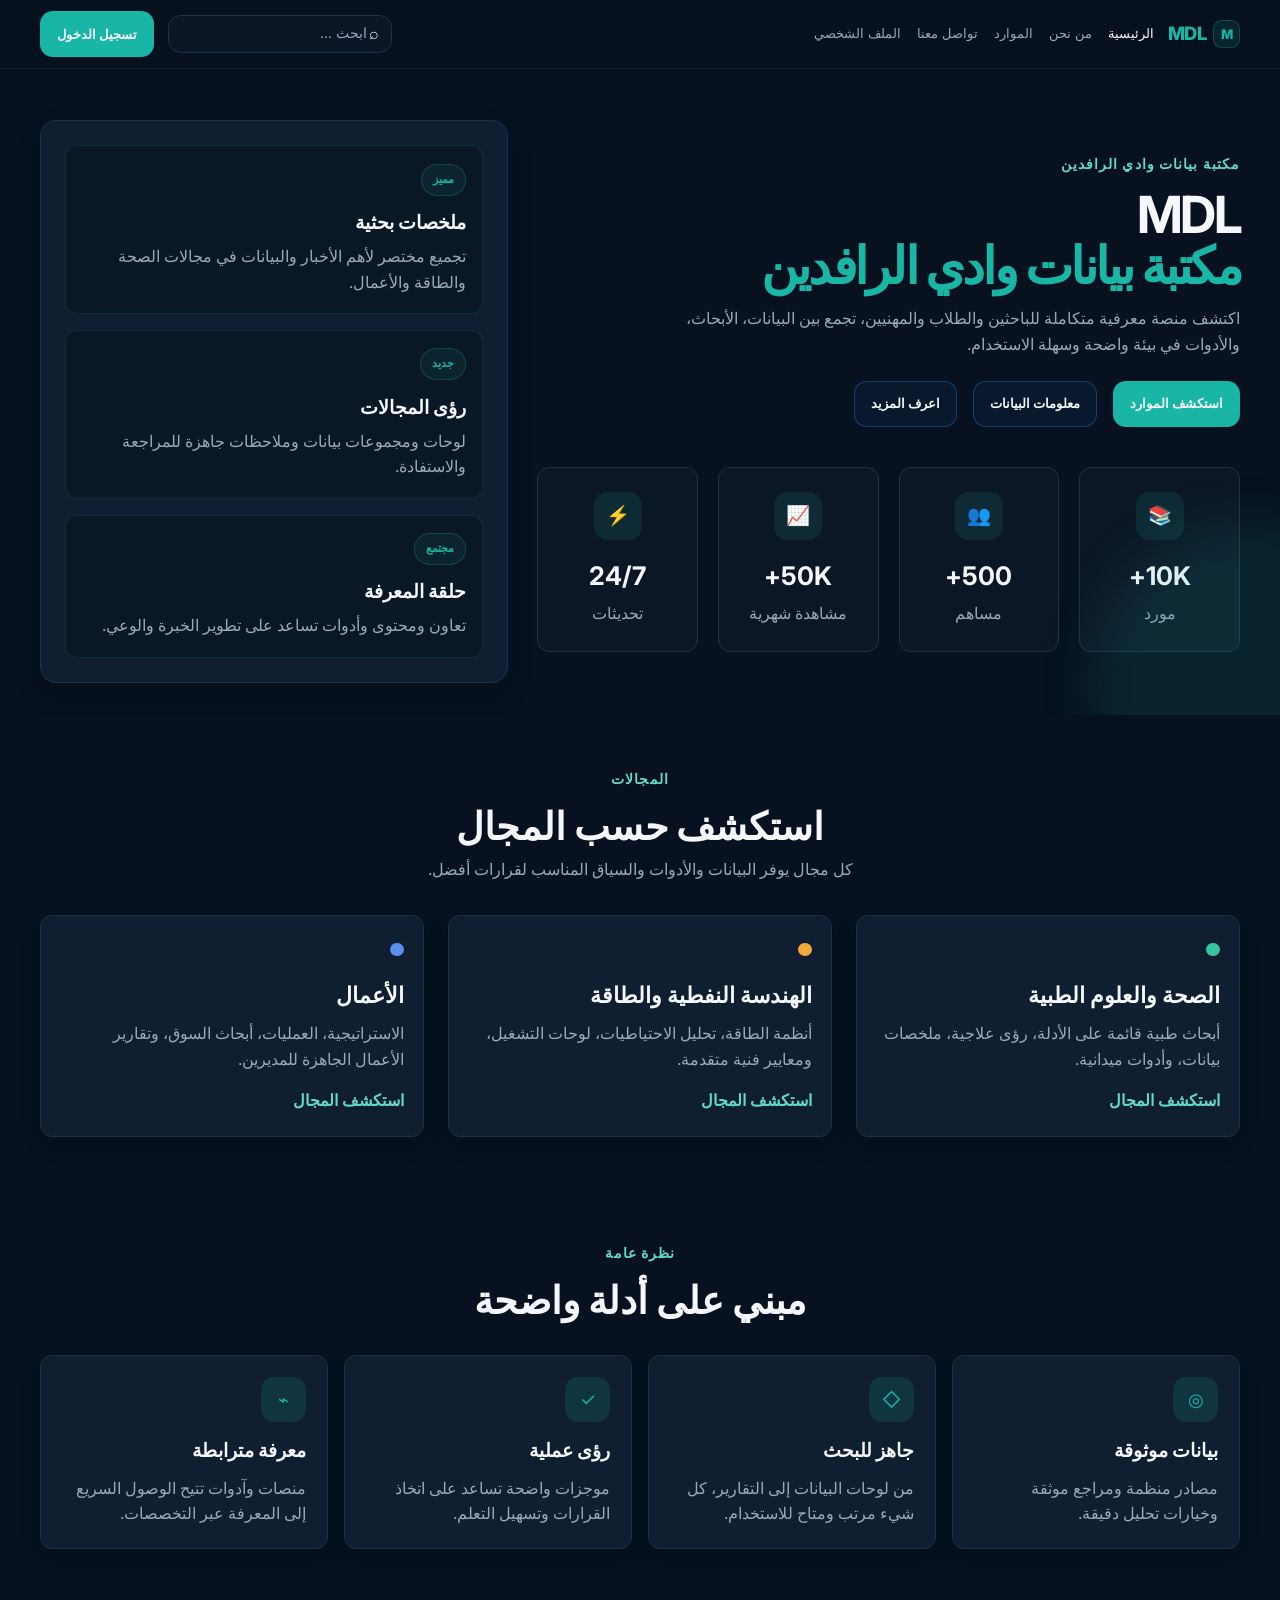
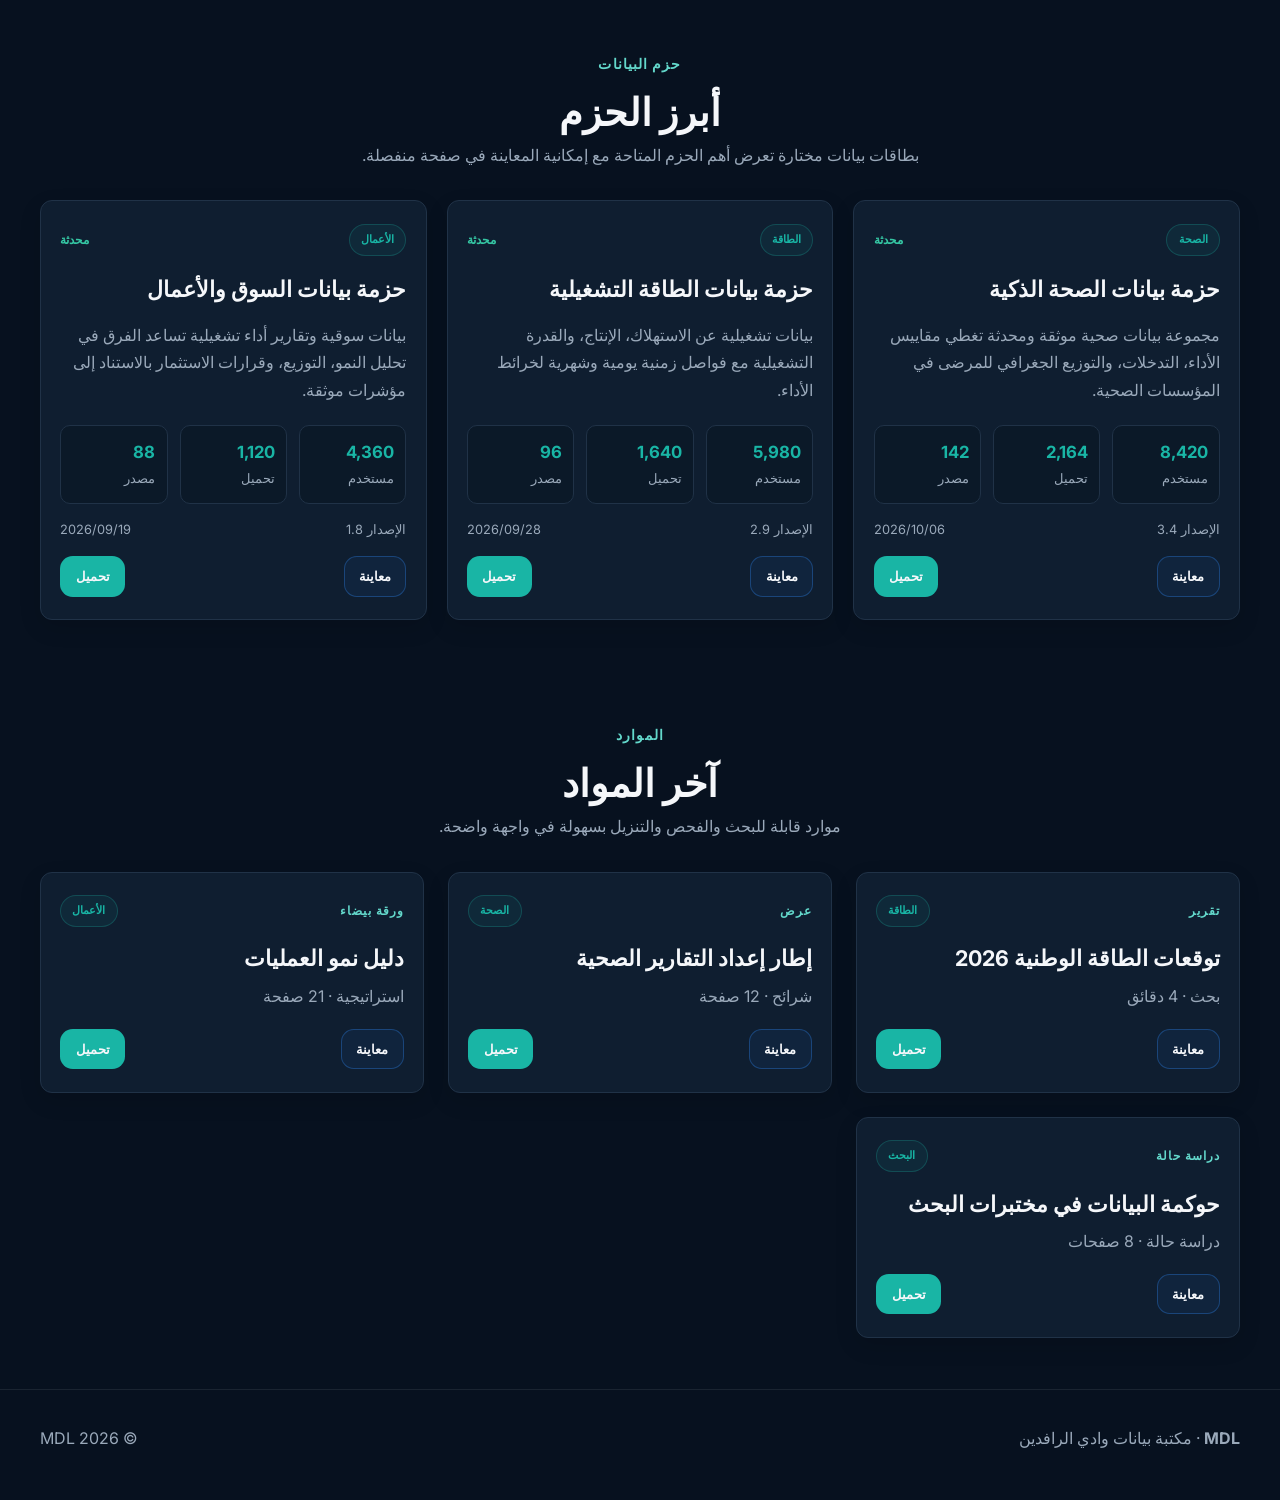
==== index.html @ bfff39cd "first"MVP"" ====
<!DOCTYPE html>
<html lang="ar" dir="rtl">
<head>
  <meta charset="UTF-8">
  <meta name="viewport" content="width=device-width, initial-scale=1.0">
  <title>MDL — مكتبة بيانات وادي الرافدين</title>
  <meta name="description" content="MDL — مكتبة بيانات وادي الرافدين للبحث والمعرفة والبيانات.">
  <link rel="preconnect" href="https://fonts.googleapis.com">
  <link rel="preconnect" href="https://fonts.gstatic.com" crossorigin>
  <link href="https://fonts.googleapis.com/css2?family=IBM+Plex+Sans+Arabic:wght@400;500;600;700&family=Inter:wght@400;500;600;700;800&display=swap" rel="stylesheet">
  <link rel="stylesheet" href="src/styles/base.css">
  <link rel="stylesheet" href="src/styles/components.css">
  <link rel="stylesheet" href="src/styles/pages/home.css">
  <link rel="stylesheet" href="src/styles/responsive.css">
</head>
<body>
  <header class="site-header">
    <div class="page-shell header-inner">
      <a href="index.html" class="brand" aria-label="العودة للصفحة الرئيسية"><span class="brand-mark">M</span>MDL</a>
      <nav class="site-nav" aria-label="التنقل الرئيسي">
        <a href="index.html" class="is-active">الرئيسية</a>
        <a href="pages/about.html">من نحن</a>
        <a href="pages/resources.html">الموارد</a>
        <a href="pages/contact.html">تواصل معنا</a>
        <a href="pages/profile.html">الملف الشخصي</a>
      </nav>
      <label class="site-search" aria-label="البحث">
        <span aria-hidden="true">⌕</span>
        <input type="search" placeholder="ابحث ...">
      </label>
      <a href="pages/auth/login.html" class="btn btn--primary">تسجيل الدخول</a>
    </div>
  </header>

  <main>
    <section class="hero home-hero">
      <div class="page-shell hero__inner">
        <div class="hero__content">
          <span class="eyebrow">مكتبة بيانات وادي الرافدين</span>
          <h1>MDL <span>مكتبة بيانات وادي الرافدين</span></h1>
          <p>اكتشف منصة معرفية متكاملة للباحثين والطلاب والمهنيين، تجمع بين البيانات، الأبحاث، والأدوات في بيئة واضحة وسهلة الاستخدام.</p>
          <div class="hero__actions">
            <a class="btn btn--primary" href="pages/resources.html">استكشف الموارد</a>
            <a class="btn btn--secondary" href="pages/data.html">معلومات البيانات</a>
            <a class="btn btn--secondary" href="pages/about.html">اعرف المزيد</a>
          </div>

          <div class="stat-grid" aria-label="إحصائيات المنصة">
            <article class="stat-card">
              <div class="stat-card__icon">📚</div>
              <h3>10K+</h3>
              <p>مورد</p>
            </article>
            <article class="stat-card">
              <div class="stat-card__icon">👥</div>
              <h3>500+</h3>
              <p>مساهم</p>
            </article>
            <article class="stat-card">
              <div class="stat-card__icon">📈</div>
              <h3>50K+</h3>
              <p>مشاهدة شهرية</p>
            </article>
            <article class="stat-card">
              <div class="stat-card__icon">⚡</div>
              <h3>24/7</h3>
              <p>تحديثات</p>
            </article>
          </div>
        </div>

        <aside class="hero__panel" aria-label="أبرز ما يميز المنصة">
          <div class="panel-card">
            <span class="chip">مميز</span>
            <h3>ملخصات بحثية</h3>
            <p>تجميع مختصر لأهم الأخبار والبيانات في مجالات الصحة والطاقة والأعمال.</p>
          </div>
          <div class="panel-card">
            <span class="chip">جديد</span>
            <h3>رؤى المجالات</h3>
            <p>لوحات ومجموعات بيانات وملاحظات جاهزة للمراجعة والاستفادة.</p>
          </div>
          <div class="panel-card">
            <span class="chip">مجتمع</span>
            <h3>حلقة المعرفة</h3>
            <p>تعاون ومحتوى وأدوات تساعد على تطوير الخبرة والوعي.</p>
          </div>
        </aside>
      </div>
    </section>

    <section class="section">
      <div class="page-shell">
        <div class="section-heading">
          <span class="eyebrow">المجالات</span>
          <h2>استكشف حسب المجال</h2>
          <p>كل مجال يوفر البيانات والأدوات والسياق المناسب لقرارات أفضل.</p>
        </div>
        <div class="card-grid" data-render="fields"></div>
      </div>
    </section>

    <section class="section">
      <div class="page-shell">
        <div class="section-heading">
          <span class="eyebrow">نظرة عامة</span>
          <h2>مبني على أدلة واضحة</h2>
        </div>
        <div class="home-feature-list">
          <article class="info-card">
            <span>◎</span>
            <h3>بيانات موثوقة</h3>
            <p>مصادر منظمة ومراجع موثقة وخيارات تحليل دقيقة.</p>
          </article>
          <article class="info-card">
            <span>◇</span>
            <h3>جاهز للبحث</h3>
            <p>من لوحات البيانات إلى التقارير، كل شيء مرتب ومتاح للاستخدام.</p>
          </article>
          <article class="info-card">
            <span>✓</span>
            <h3>رؤى عملية</h3>
            <p>موجزات واضحة تساعد على اتخاذ القرارات وتسهيل التعلم.</p>
          </article>
          <article class="info-card">
            <span>⌁</span>
            <h3>معرفة مترابطة</h3>
            <p>منصات وآدوات تتيح الوصول السريع إلى المعرفة عبر التخصصات.</p>
          </article>
        </div>
      </div>
    </section>

    <section class="section">
      <div class="page-shell">
        <div class="section-heading">
          <span class="eyebrow">حزم البيانات</span>
          <h2>أبرز الحزم</h2>
          <p>بطاقات بيانات مختارة تعرض أهم الحزم المتاحة مع إمكانية المعاينة في صفحة منفصلة.</p>
        </div>
        <div class="dataset-list" data-render="datasets"></div>
      </div>
    </section>

    <section class="section">
      <div class="page-shell">
        <div class="section-heading">
          <span class="eyebrow">الموارد</span>
          <h2>آخر المواد</h2>
          <p>موارد قابلة للبحث والفحص والتنزيل بسهولة في واجهة واضحة.</p>
        </div>
        <div class="card-grid" data-render="resources"></div>
      </div>
    </section>
  </main>

  <footer class="page-footer">
    <div class="page-shell page-footer__inner">
      <div><strong>MDL</strong> · مكتبة بيانات وادي الرافدين</div>
      <div>© 2026 MDL</div>
    </div>
  </footer>

  <script src="src/scripts/main.js"></script>
</body>
</html>
---- src/styles/base.css ----
@import url("variables.css");

* {
  box-sizing: border-box;
}

html {
  scroll-behavior: smooth;
}

body {
  margin: 0;
  min-width: 320px;
  min-height: 100vh;
  background: var(--color-bg);
  color: var(--color-text-primary);
  font-family: var(--font-family-base);
  line-height: var(--line-height-base);
}

img {
  max-width: 100%;
  display: block;
}

a {
  color: inherit;
  text-decoration: none;
}

button,
input,
select,
textarea {
  font: inherit;
}

button {
  cursor: pointer;
}

h1,
h2,
h3,
h4,
p {
  margin-top: 0;
}

::selection {
  background: rgba(25, 181, 165, 0.28);
}

.page-shell {
  width: min(1200px, calc(100% - 32px));
  margin: 0 auto;
}

.section {
  padding: 3.2rem 0;
}

.section-heading {
  max-width: 700px;
  margin: 0 auto 2rem;
  text-align: center;
}

.section-heading h2 {
  margin: 0.75rem 0 0.5rem;
  font-size: clamp(2rem, 3vw, 2.75rem);
  line-height: 1.2;
}

.section-heading p {
  margin: 0;
  color: var(--color-text-secondary);
}

.eyebrow {
  color: var(--color-accent);
  font-size: 0.85rem;
  font-weight: 700;
  letter-spacing: 0.08em;
  text-transform: uppercase;
}

.chip {
  display: inline-flex;
  align-items: center;
  justify-content: center;
  min-height: 2rem;
  padding: 0.25rem 0.7rem;
  border-radius: 999px;
  background: rgba(25, 181, 165, 0.08);
  border: 1px solid rgba(25, 181, 165, 0.25);
  color: var(--color-primary);
  font-size: 0.7rem;
  font-weight: 700;
}

.empty-state {
  padding: 2rem 1.25rem;
  border: 1px solid var(--color-border);
  border-radius: 12px;
  background: rgba(18, 34, 53, 0.6);
  text-align: center;
  color: var(--color-text-secondary);
}

.form-success {
  display: flex;
  align-items: center;
  gap: 0.75rem;
  padding: 0.9rem 1rem;
  border: 1px solid rgba(53, 198, 163, 0.35);
  border-radius: 12px;
  background: rgba(53, 198, 163, 0.08);
  color: var(--color-text-primary);
}

.form-success[hidden] {
  display: none;
}

.form-success__icon {
  display: inline-flex;
  align-items: center;
  justify-content: center;
  width: 2rem;
  height: 2rem;
  border-radius: 50%;
  background: rgba(53, 198, 163, 0.18);
  color: var(--color-success);
  font-weight: 700;
}

.toast {
  position: fixed;
  right: 1.25rem;
  bottom: 1.25rem;
  z-index: 100;
  max-width: min(22rem, calc(100vw - 2rem));
  padding: 0.8rem 1rem;
  border: 1px solid rgba(25, 181, 165, 0.35);
  border-radius: 0.8rem;
  background: rgba(13, 25, 40, 0.96);
  box-shadow: 0 14px 30px rgba(0, 0, 0, 0.3);
  color: var(--color-text-primary);
  opacity: 0;
  pointer-events: none;
  transform: translateY(10px);
  transition: opacity 0.2s ease, transform 0.2s ease;
}

.toast.is-visible {
  opacity: 1;
  transform: translateY(0);
}
---- src/styles/components.css ----
.site-header {
  position: sticky;
  top: 0;
  z-index: 20;
  border-bottom: 1px solid rgba(255, 255, 255, 0.06);
  background: rgba(7, 17, 31, 0.8);
  backdrop-filter: blur(12px);
}

.header-inner {
  display: flex;
  align-items: center;
  justify-content: space-between;
  gap: 0.9rem;
  min-height: 4.25rem;
}

.brand {
  display: inline-flex;
  align-items: center;
  gap: 0.45rem;
  font-size: clamp(1.15rem, 1.4vw, 1.45rem);
  font-weight: 800;
  letter-spacing: -0.05em;
  color: var(--color-primary);
}

.brand-mark {
  display: inline-flex;
  align-items: center;
  justify-content: center;
  width: 1.7rem;
  height: 1.7rem;
  border-radius: 0.55rem;
  background: rgba(25, 181, 165, 0.12);
  border: 1px solid rgba(25, 181, 165, 0.28);
  font-size: 0.82rem;
}

.site-nav {
  display: flex;
  align-items: center;
  gap: 1rem;
  margin-left: auto;
}

.site-nav a {
  color: var(--color-text-secondary);
  font-size: 0.83rem;
  transition: color 0.2s ease;
}

.site-nav a:hover,
.site-nav a.is-active {
  color: var(--color-text-primary);
}

.site-search {
  display: flex;
  align-items: center;
  width: min(14rem, 100%);
  min-height: 2.4rem;
  padding: 0 0.8rem;
  border: 1px solid var(--color-border);
  border-radius: 0.8rem;
  background: rgba(13, 25, 40, 0.75);
}

.site-search input {
  width: 100%;
  border: 0;
  background: transparent;
  color: var(--color-text-primary);
  font-size: 0.85rem;
}

.site-search input::placeholder {
  color: var(--color-text-secondary);
}

.btn {
  display: inline-flex;
  align-items: center;
  justify-content: center;
  border: 1px solid transparent;
  border-radius: 0.8rem;
  padding: 0.7rem 1rem;
  font-weight: 700;
  font-size: 0.82rem;
  transition: opacity 0.2s ease, transform 0.2s ease;
}

.btn:hover {
  transform: translateY(-1px);
}

.btn--primary {
  background: var(--color-primary);
  color: var(--color-text-primary);
}

.btn--secondary {
  border-color: rgba(40, 120, 215, 0.4);
  background: rgba(40, 120, 215, 0.08);
  color: var(--color-text-primary);
}

.btn--small {
  padding: 0.55rem 0.9rem;
  font-size: 0.82rem;
}

.text-link {
  display: inline-flex;
  align-items: center;
  gap: 0.35rem;
  margin-top: 1rem;
  color: var(--color-accent);
  font-weight: 600;
}

.resource-toolbar {
  display: flex;
  flex-wrap: wrap;
  justify-content: center;
  gap: 0.75rem;
  margin-bottom: 1.5rem;
}

.hero {
  padding: 3.2rem 0 2rem;
}

.hero__inner {
  display: grid;
  grid-template-columns: 1.2fr 0.8fr;
  align-items: center;
  gap: 1.8rem;
}

.hero__content h1 {
  margin: 0.8rem 0 0.9rem;
  font-size: clamp(2.2rem, 4vw, 3.5rem);
  line-height: 1;
  letter-spacing: -0.05em;
}

.hero__content h1 span {
  display: block;
  color: var(--color-primary);
}

.hero__content p {
  max-width: 38rem;
  margin: 0 0 1.5rem;
  color: var(--color-text-secondary);
  font-size: clamp(0.92rem, 1.4vw, 1rem);
}

.hero__actions {
  display: flex;
  flex-wrap: wrap;
  gap: 1rem;
}

.hero__panel {
  padding: 1.5rem;
  border: 1px solid var(--color-border);
  border-radius: 16px;
  background: rgba(18, 34, 53, 0.82);
  box-shadow: 0 12px 28px rgba(0, 0, 0, 0.12);
}

.panel-card {
  padding: 1.1rem 1rem;
  border: 1px solid rgba(25, 181, 165, 0.15);
  border-radius: 12px;
  background: rgba(11, 24, 38, 0.9);
}

.panel-card + .panel-card {
  margin-top: 1rem;
}

.panel-card h3 {
  margin: 0.7rem 0 0.4rem;
  font-size: 1.2rem;
}

.panel-card p {
  margin: 0;
  color: var(--color-text-secondary);
}

.stat-grid {
  display: grid;
  grid-template-columns: repeat(4, minmax(0, 1fr));
  gap: 1.25rem;
  margin-top: 2.5rem;
}

.stat-card {
  padding: 1.5rem 1.1rem;
  border: 1px solid var(--color-border);
  border-radius: 12px;
  background: rgba(13, 25, 40, 0.78);
  text-align: center;
}

.stat-card__icon {
  display: inline-flex;
  align-items: center;
  justify-content: center;
  width: 3rem;
  height: 3rem;
  border-radius: 0.85rem;
  background: rgba(25, 181, 165, 0.12);
  color: var(--color-primary);
  font-size: 1.2rem;
}

.stat-card h3 {
  margin: 1rem 0 0.3rem;
  font-size: clamp(1.4rem, 2vw, 1.8rem);
}

.stat-card p {
  margin: 0;
  color: var(--color-text-secondary);
}

.card-grid {
  display: grid;
  grid-template-columns: repeat(3, minmax(0, 1fr));
  gap: 1.5rem;
}

.field-card,
.resource-card,
.info-card,
.profile-card,
.admin-card {
  background: rgba(18, 34, 53, 0.8);
  border: 1px solid var(--color-border);
  border-radius: 12px;
  box-shadow: 0 8px 22px rgba(0, 0, 0, 0.12);
}

.field-card,
.resource-card {
  padding: 1.4rem 1.2rem;
}

.field-card__dot {
  display: inline-block;
  width: 0.85rem;
  height: 0.85rem;
  border-radius: 50%;
}

.field-card h3,
.resource-card h3 {
  margin: 0.9rem 0 0.5rem;
  font-size: 1.35rem;
}

.field-card p,
.resource-card p,
.info-card p,
.profile-card p,
.admin-card p {
  margin: 0;
  color: var(--color-text-secondary);
}

.resource-card__top,
.resource-card__actions {
  display: flex;
  align-items: center;
  justify-content: space-between;
  gap: 0.75rem;
}

.resource-card__type {
  color: var(--color-accent);
  font-size: 0.78rem;
  font-weight: 700;
  letter-spacing: 0.08em;
  text-transform: uppercase;
}

.resource-card__actions {
  margin-top: 1.2rem;
}

.page-header {
  padding: clamp(2rem, 5vw, 3rem) 0 1.5rem;
}

.page-header__content {
  text-align: center;
}

.page-header__content h1 {
  margin: 0.9rem 0;
  font-size: clamp(2rem, 3.2vw, 3rem);
  line-height: 1.12;
}

.page-header__content p {
  max-width: 50rem;
  margin: 0 auto;
  color: var(--color-text-secondary);
  font-size: 0.96rem;
}

.page-layout {
  display: grid;
  grid-template-columns: 1.15fr 0.85fr;
  gap: 1.5rem;
}

.detail-panel,
.side-panel {
  padding: 1.5rem;
  border: 1px solid var(--color-border);
  border-radius: 12px;
  background: rgba(13, 25, 40, 0.72);
}

.detail-panel h2,
.side-panel h2 {
  margin-top: 0;
}

.detail-list {
  display: grid;
  gap: 0.9rem;
  margin-top: 1.25rem;
}

.detail-list--plain {
  list-style: none;
  padding: 0;
  margin: 0;
}

.admin-card--compact {
  padding: 1.5rem;
}

.detail-item {
  display: flex;
  justify-content: space-between;
  gap: 1rem;
  padding: 0.9rem 1rem;
  border: 1px solid var(--color-border);
  border-radius: 10px;
  background: rgba(11, 24, 38, 0.8);
}

.detail-item strong {
  color: var(--color-text-primary);
}

.detail-item span {
  color: var(--color-text-secondary);
}

.dataset-list {
  display: grid;
  grid-template-columns: repeat(3, minmax(0, 1fr));
  gap: 1.25rem;
}

.dataset-card {
  display: flex;
  flex-direction: column;
  gap: 1rem;
  padding: 1.4rem 1.2rem;
  border: 1px solid var(--color-border);
  border-radius: 12px;
  background: rgba(18, 34, 53, 0.8);
  box-shadow: 0 8px 22px rgba(0, 0, 0, 0.12);
}

.dataset-card__header,
.dataset-card__meta {
  display: flex;
  align-items: center;
  justify-content: space-between;
  gap: 0.75rem;
}

.dataset-card__status {
  color: var(--color-success);
  font-size: 0.76rem;
  font-weight: 700;
}

.dataset-card h3 {
  margin: 0;
  font-size: 1.35rem;
}

.dataset-card p {
  margin: 0;
  color: var(--color-text-secondary);
  line-height: 1.7;
}

.dataset-card__metrics {
  display: grid;
  grid-template-columns: repeat(3, minmax(0, 1fr));
  gap: 0.75rem;
  padding-top: 0.35rem;
}

.dataset-card__metrics div {
  display: flex;
  flex-direction: column;
  gap: 0.2rem;
  padding: 0.8rem 0.7rem;
  border: 1px solid var(--color-border);
  border-radius: 10px;
  background: rgba(11, 24, 38, 0.8);
}

.dataset-card__metrics strong {
  color: var(--color-primary);
  font-size: 1.05rem;
}

.dataset-card__metrics span,
.dataset-card__meta {
  color: var(--color-text-secondary);
  font-size: 0.8rem;
}

.dataset-card__actions {
  margin-top: auto;
}

.dataset-detail__header {
  display: flex;
  align-items: center;
  justify-content: space-between;
  gap: 1rem;
  margin-bottom: 0.75rem;
}

.dataset-detail__header h2 {
  margin: 0.35rem 0 0;
}

.dataset-detail__stats {
  display: grid;
  grid-template-columns: repeat(3, minmax(0, 1fr));
  gap: 0.75rem;
  margin: 1.25rem 0;
}

.dataset-actions {
  margin-top: 1.25rem;
}

.form-grid {
  display: grid;
  grid-template-columns: repeat(2, minmax(0, 1fr));
  gap: 1rem;
}

.field-group {
  display: flex;
  flex-direction: column;
  gap: 0.5rem;
}

.field-group label {
  color: var(--color-text-secondary);
  font-size: 0.82rem;
  font-weight: 600;
}

.field-group input,
.field-group select,
.field-group textarea {
  width: 100%;
  min-height: 3rem;
  padding: 0.8rem 0.9rem;
  border: 1px solid var(--color-border);
  border-radius: 0.8rem;
  background: rgba(7, 17, 31, 0.9);
  color: var(--color-text-primary);
}

.field-group textarea {
  min-height: 8rem;
  resize: vertical;
}

.auth-panel {
  width: min(100%, 30rem);
  margin: 2rem auto;
  padding: 2rem 1.5rem;
  border: 1px solid var(--color-border);
  border-radius: 16px;
  background: rgba(18, 34, 53, 0.8);
  box-shadow: 0 12px 28px rgba(0, 0, 0, 0.12);
}

.auth-panel h1 {
  margin-bottom: 1.5rem;
  text-align: center;
}

.auth-form {
  display: grid;
  gap: 1rem;
}

.auth-links {
  display: flex;
  justify-content: space-between;
  gap: 1rem;
  margin-top: 0.65rem;
  color: var(--color-text-secondary);
  font-size: 0.9rem;
}

.stats-stack {
  display: grid;
  gap: 0.9rem;
  margin-top: 1rem;
}

.mini-stat {
  display: flex;
  flex-direction: column;
  gap: 0.2rem;
  padding: 1rem;
  border: 1px solid var(--color-border);
  border-radius: 12px;
  background: rgba(11, 24, 38, 0.8);
}

.mini-stat span {
  font-size: 1.4rem;
  font-weight: 700;
  color: var(--color-primary);
}

.mini-stat small {
  color: var(--color-text-secondary);
}

.data-grid,
.info-stack {
  display: grid;
  grid-template-columns: repeat(3, minmax(0, 1fr));
  gap: 1.25rem;
}

.table-wrap {
  overflow-x: auto;
  border: 1px solid var(--color-border);
  border-radius: 12px;
  background: rgba(13, 25, 40, 0.72);
}

.data-table {
  width: 100%;
  border-collapse: collapse;
  min-width: 620px;
}

.data-table th,
.data-table td {
  padding: 0.9rem 1rem;
  border-bottom: 1px solid rgba(255, 255, 255, 0.06);
  text-align: right;
}

.data-table th {
  background: rgba(18, 34, 53, 0.9);
  color: var(--color-text-primary);
}

.data-table td {
  color: var(--color-text-secondary);
}

.page-footer {
  padding: 2.25rem 0 3rem;
  border-top: 1px solid rgba(255, 255, 255, 0.08);
  color: var(--color-text-secondary);
}

.page-footer__inner {
  display: flex;
  align-items: center;
  justify-content: space-between;
  gap: 1rem;
}

.profile-layout {
  display: grid;
  grid-template-columns: minmax(0, 0.95fr) minmax(0, 1.2fr);
  gap: 1.5rem;
  align-items: start;
}

.profile-summary {
  display: grid;
  gap: 1rem;
}

.profile-summary__item {
  padding: 1rem;
  border: 1px solid var(--color-border);
  border-radius: 12px;
  background: rgba(11, 24, 38, 0.8);
}

.profile-summary__item label {
  display: block;
  margin-bottom: 0.35rem;
  color: var(--color-text-secondary);
  font-size: 0.8rem;
}

.profile-summary__item strong {
  display: block;
  color: var(--color-text-primary);
  font-size: 1rem;
}

.profile-form {
  display: grid;
  gap: 1rem;
}

.profile-form .form-grid {
  grid-template-columns: repeat(2, minmax(0, 1fr));
}

.profile-field {
  display: flex;
  flex-direction: column;
  gap: 0.5rem;
}

.profile-field label {
  color: var(--color-text-secondary);
  font-size: 0.82rem;
  font-weight: 600;
}

.profile-field input,
.profile-field textarea {
  width: 100%;
  min-height: 3rem;
  padding: 0.8rem 0.9rem;
  border: 1px solid var(--color-border);
  border-radius: 0.8rem;
  background: rgba(7, 17, 31, 0.9);
  color: var(--color-text-primary);
}

.profile-field textarea {
  min-height: 7rem;
  resize: vertical;
}

.profile-field input:disabled,
.profile-field textarea:disabled {
  opacity: 0.8;
  cursor: not-allowed;
}

.profile-actions {
  display: flex;
  flex-wrap: wrap;
  gap: 0.75rem;
}

.profile-edit-trigger {
  margin-top: 1rem;
}

.profile-status {
  margin-top: 0.5rem;
  font-size: 0.85rem;
  color: var(--color-success);
}

.profile-status[hidden] {
  display: none;
}
---- src/styles/pages/home.css ----
.home-hero {
  position: relative;
  overflow: hidden;
}

.home-hero::after {
  content: "";
  position: absolute;
  inset: auto -8rem -8rem auto;
  width: 20rem;
  height: 20rem;
  background: rgba(25, 181, 165, 0.12);
  border-radius: 50%;
  filter: blur(24px);
}

.home-feature-list {
  display: grid;
  grid-template-columns: repeat(4, minmax(0, 1fr));
  gap: 1rem;
  margin-top: 1.2rem;
}

.home-feature-list .info-card {
  padding: 1.3rem;
}

.home-feature-list h3 {
  margin: 0.9rem 0 0.6rem;
}

.home-feature-list .info-card span {
  display: inline-flex;
  align-items: center;
  justify-content: center;
  width: 2.8rem;
  height: 2.8rem;
  border-radius: 0.8rem;
  background: rgba(25, 181, 165, 0.14);
  color: var(--color-primary);
  font-size: 1.15rem;
}
---- src/styles/responsive.css ----
@media (max-width: 960px) {
  .header-inner {
    flex-wrap: wrap;
    padding: 1rem 0;
  }

  .site-nav {
    order: 3;
    width: 100%;
    justify-content: center;
    flex-wrap: wrap;
    margin-left: 0;
  }

  .hero__inner,
  .page-layout,
  .contact-layout {
    grid-template-columns: 1fr;
  }

  .stat-grid,
  .card-grid,
  .dataset-list {
    grid-template-columns: repeat(2, minmax(0, 1fr));
  }
}

@media (max-width: 700px) {
  .header-inner,
  .page-footer__inner {
    flex-direction: column;
    align-items: stretch;
  }

  .site-header {
    position: sticky;
  }

  .site-nav {
    justify-content: flex-start;
    overflow-x: auto;
    padding-bottom: 0.25rem;
  }

  .site-nav a {
    white-space: nowrap;
  }

  .site-search {
    width: 100%;
  }

  .hero {
    padding-top: 3rem;
  }

  .hero__actions,
  .auth-links {
    display: grid;
    grid-template-columns: 1fr;
  }

  .stat-grid,
  .card-grid,
  .form-grid,
  .home-feature-list,
  .data-grid,
  .info-stack,
  .dataset-list,
  .contact-points,
  .profile-form .form-grid {
    grid-template-columns: 1fr;
  }

  .contact-layout,
  .profile-layout {
    grid-template-columns: 1fr;
    gap: 1rem;
  }

  .contact-copy,
  .contact-form,
  .profile-summary,
  .detail-panel,
  .side-panel {
    min-width: 0;
    padding: 1.1rem;
  }

  .contact-form__header {
    align-items: flex-start;
  }

  .profile-actions {
    display: grid;
    grid-template-columns: 1fr;
  }

  .btn {
    width: 100%;
  }
}

@media (max-width: 420px) {
  .page-shell {
    width: min(100% - 24px, 1200px);
  }

  .brand {
    font-size: clamp(1.2rem, 5vw, 1.5rem);
  }

  .hero__panel,
  .detail-panel,
  .side-panel,
  .auth-panel {
    padding: 1rem;
  }

  .field-card,
  .resource-card,
  .info-card {
    padding: 1rem;
  }

  .contact-layout {
    grid-template-columns: 1fr;
    gap: 1rem;
  }

  .contact-copy h2 {
    font-size: clamp(1.6rem, 8vw, 2.2rem);
  }

  .contact-points {
    grid-template-columns: repeat(2, minmax(0, 1fr));
  }
}
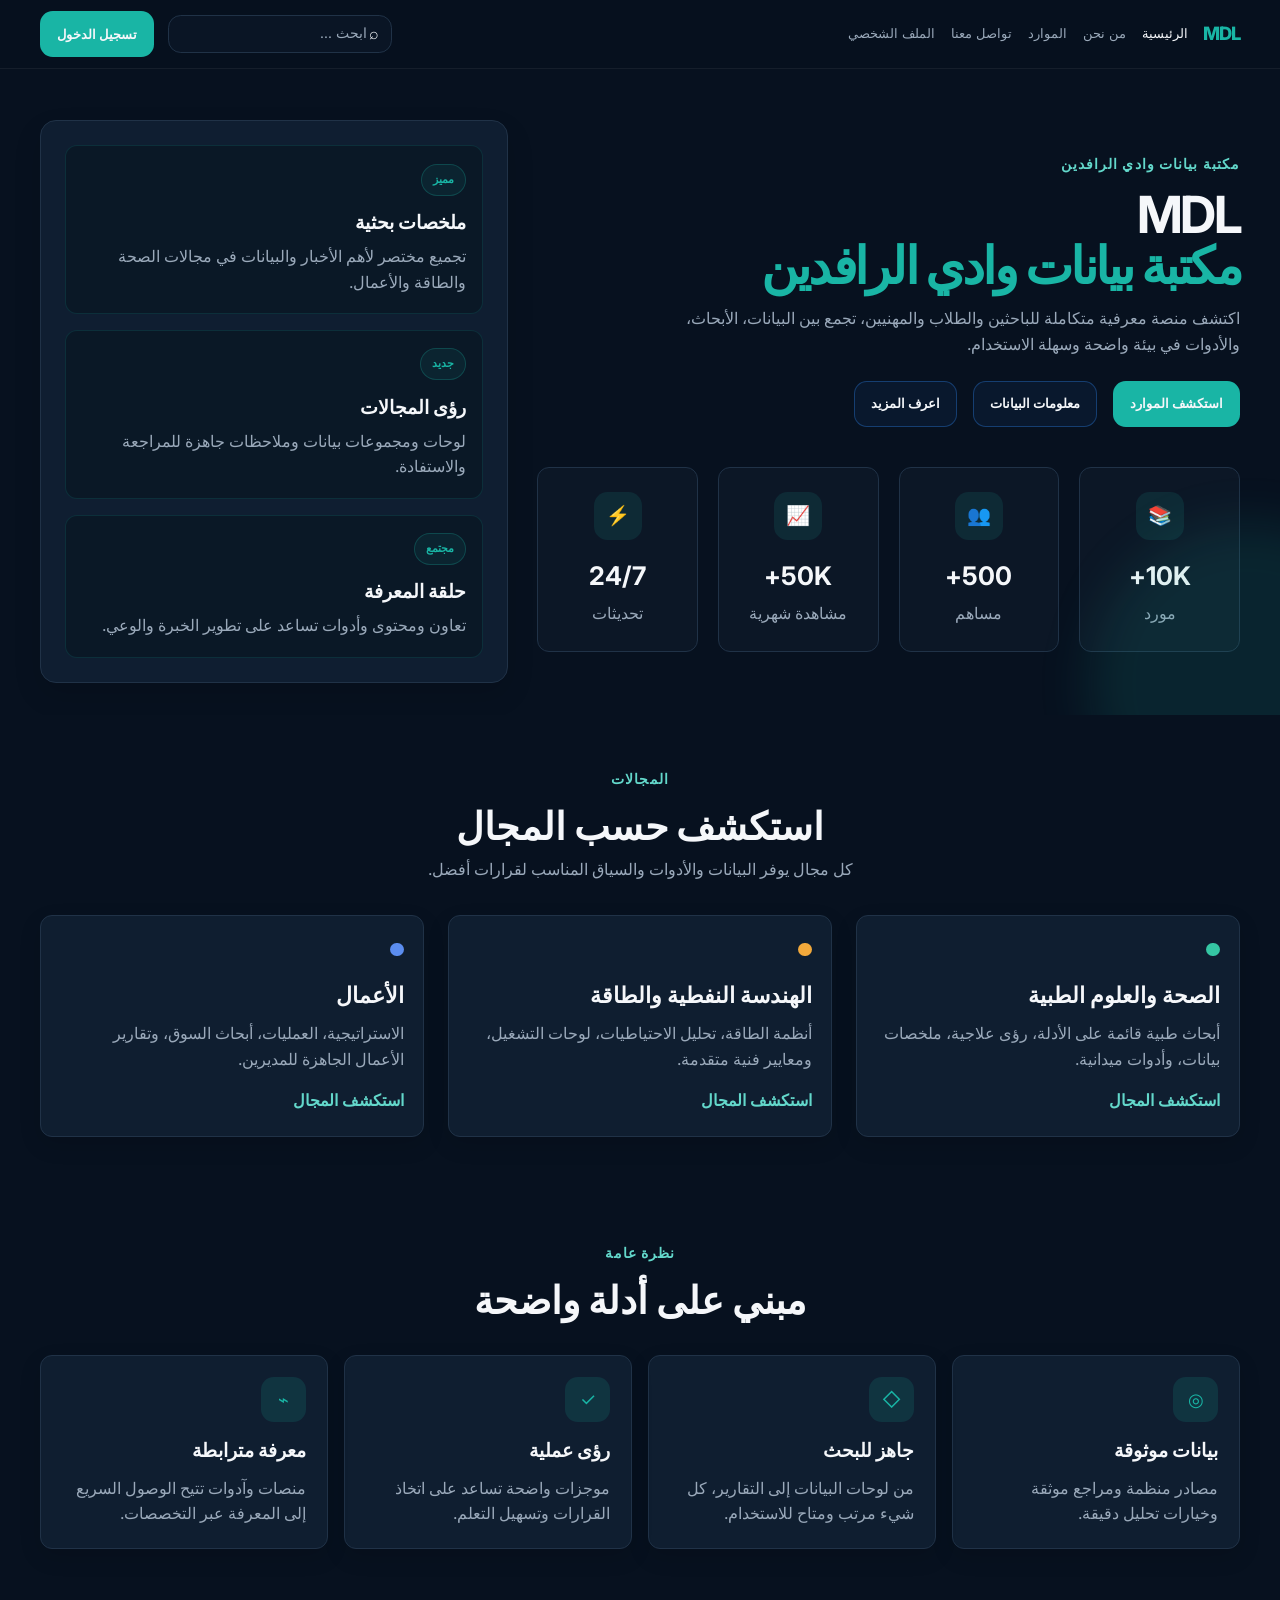
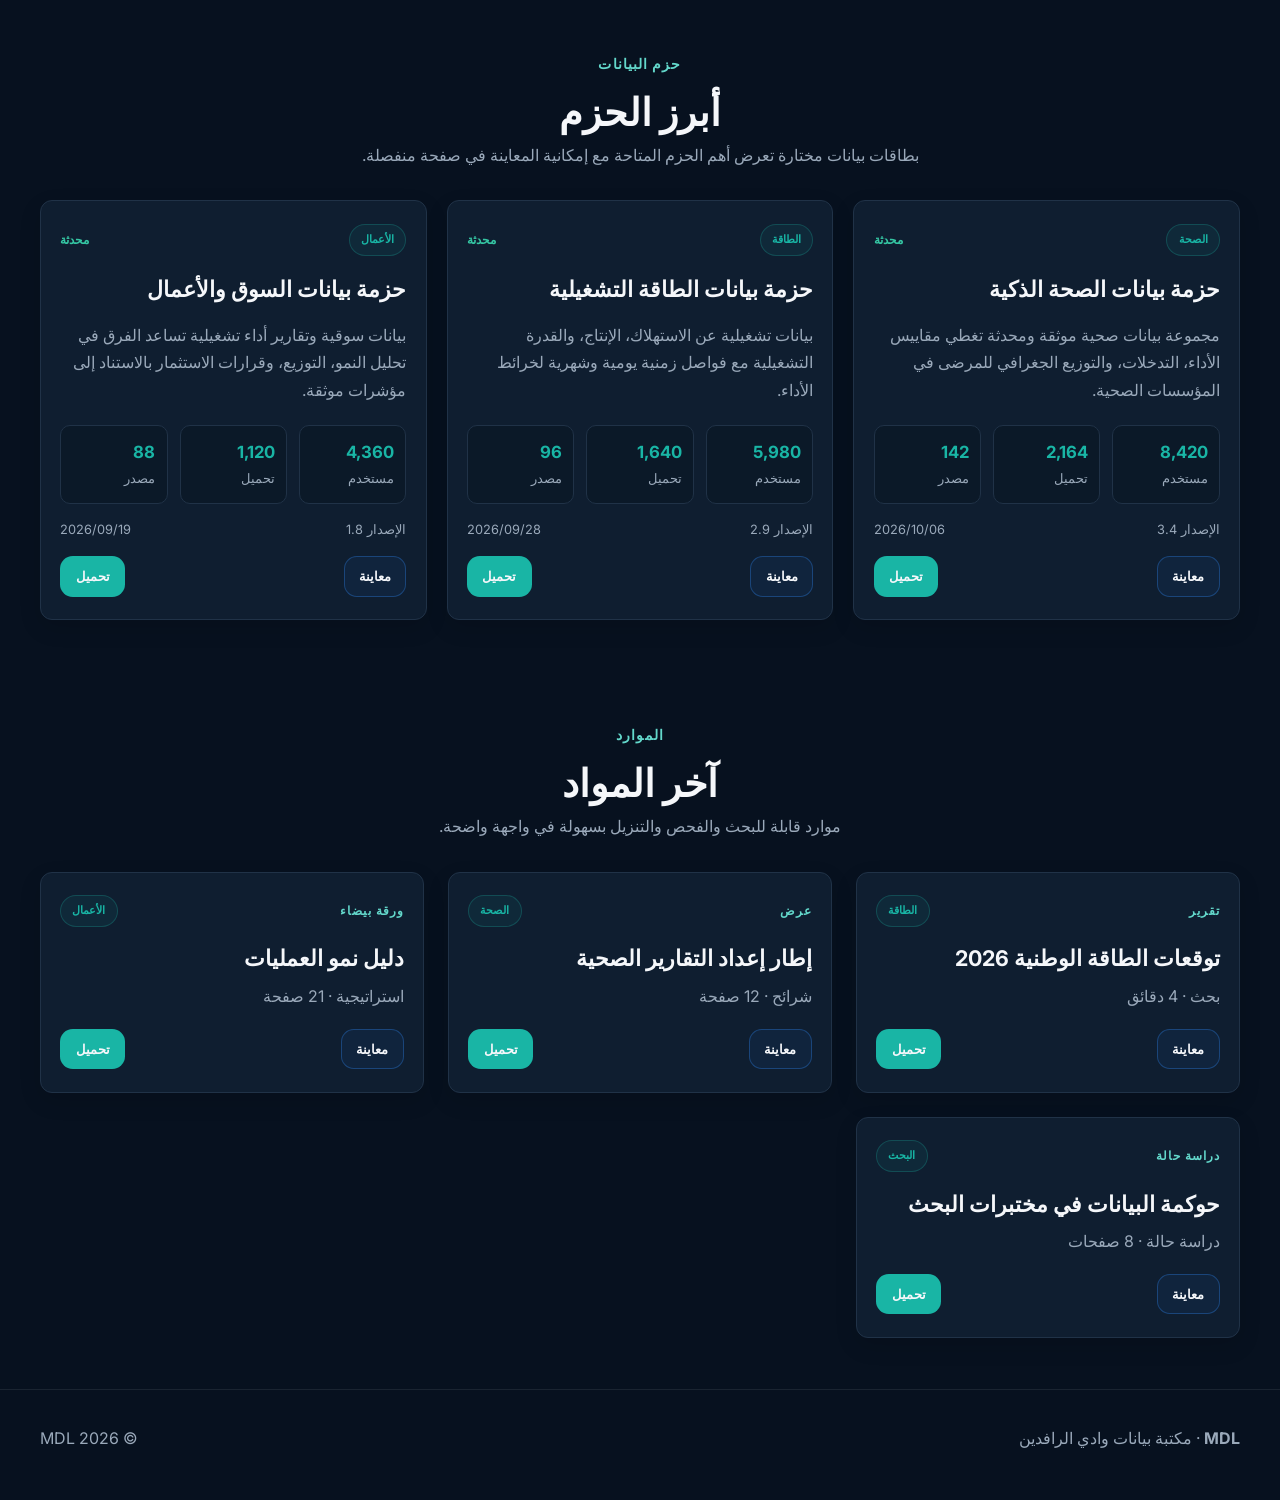
==== commit d2aa6a8b: "first mvp2" ====
--- a/index.html
+++ b/index.html
@@ -16,7 +16,7 @@
 <body>
   <header class="site-header">
     <div class="page-shell header-inner">
-      <a href="index.html" class="brand" aria-label="العودة للصفحة الرئيسية"><span class="brand-mark">M</span>MDL</a>
+      <a href="index.html" class="brand" aria-label="MDL — مكتبة بيانات وادي الرافدين، العودة للصفحة الرئيسية">MDL</a>
       <nav class="site-nav" aria-label="التنقل الرئيسي">
         <a href="index.html" class="is-active">الرئيسية</a>
         <a href="pages/about.html">من نحن</a>
--- a/src/styles/components.css
+++ b/src/styles/components.css
@@ -18,23 +18,11 @@
 .brand {
   display: inline-flex;
   align-items: center;
-  gap: 0.45rem;
+  direction: ltr;
   font-size: clamp(1.15rem, 1.4vw, 1.45rem);
   font-weight: 800;
   letter-spacing: -0.05em;
   color: var(--color-primary);
-}
-
-.brand-mark {
-  display: inline-flex;
-  align-items: center;
-  justify-content: center;
-  width: 1.7rem;
-  height: 1.7rem;
-  border-radius: 0.55rem;
-  background: rgba(25, 181, 165, 0.12);
-  border: 1px solid rgba(25, 181, 165, 0.28);
-  font-size: 0.82rem;
 }
 
 .site-nav {
@@ -605,9 +593,19 @@
 
 .profile-layout {
   display: grid;
-  grid-template-columns: minmax(0, 0.95fr) minmax(0, 1.2fr);
+  grid-template-columns: 1fr;
   gap: 1.5rem;
   align-items: start;
+}
+
+.profile-layout.is-editing {
+  grid-template-columns: minmax(0, 0.95fr) minmax(0, 1.2fr);
+}
+
+.profile-sidebar {
+  display: grid;
+  gap: 1rem;
+  min-width: 0;
 }
 
 .profile-summary {
@@ -685,7 +683,8 @@
 }
 
 .profile-edit-trigger {
-  margin-top: 1rem;
+  display: flex;
+  justify-content: flex-start;
 }
 
 .profile-status {
--- a/src/styles/responsive.css
+++ b/src/styles/responsive.css
@@ -14,7 +14,9 @@
 
   .hero__inner,
   .page-layout,
-  .contact-layout {
+  .contact-layout,
+  .profile-layout,
+  .profile-layout.is-editing {
     grid-template-columns: 1fr;
   }
 
